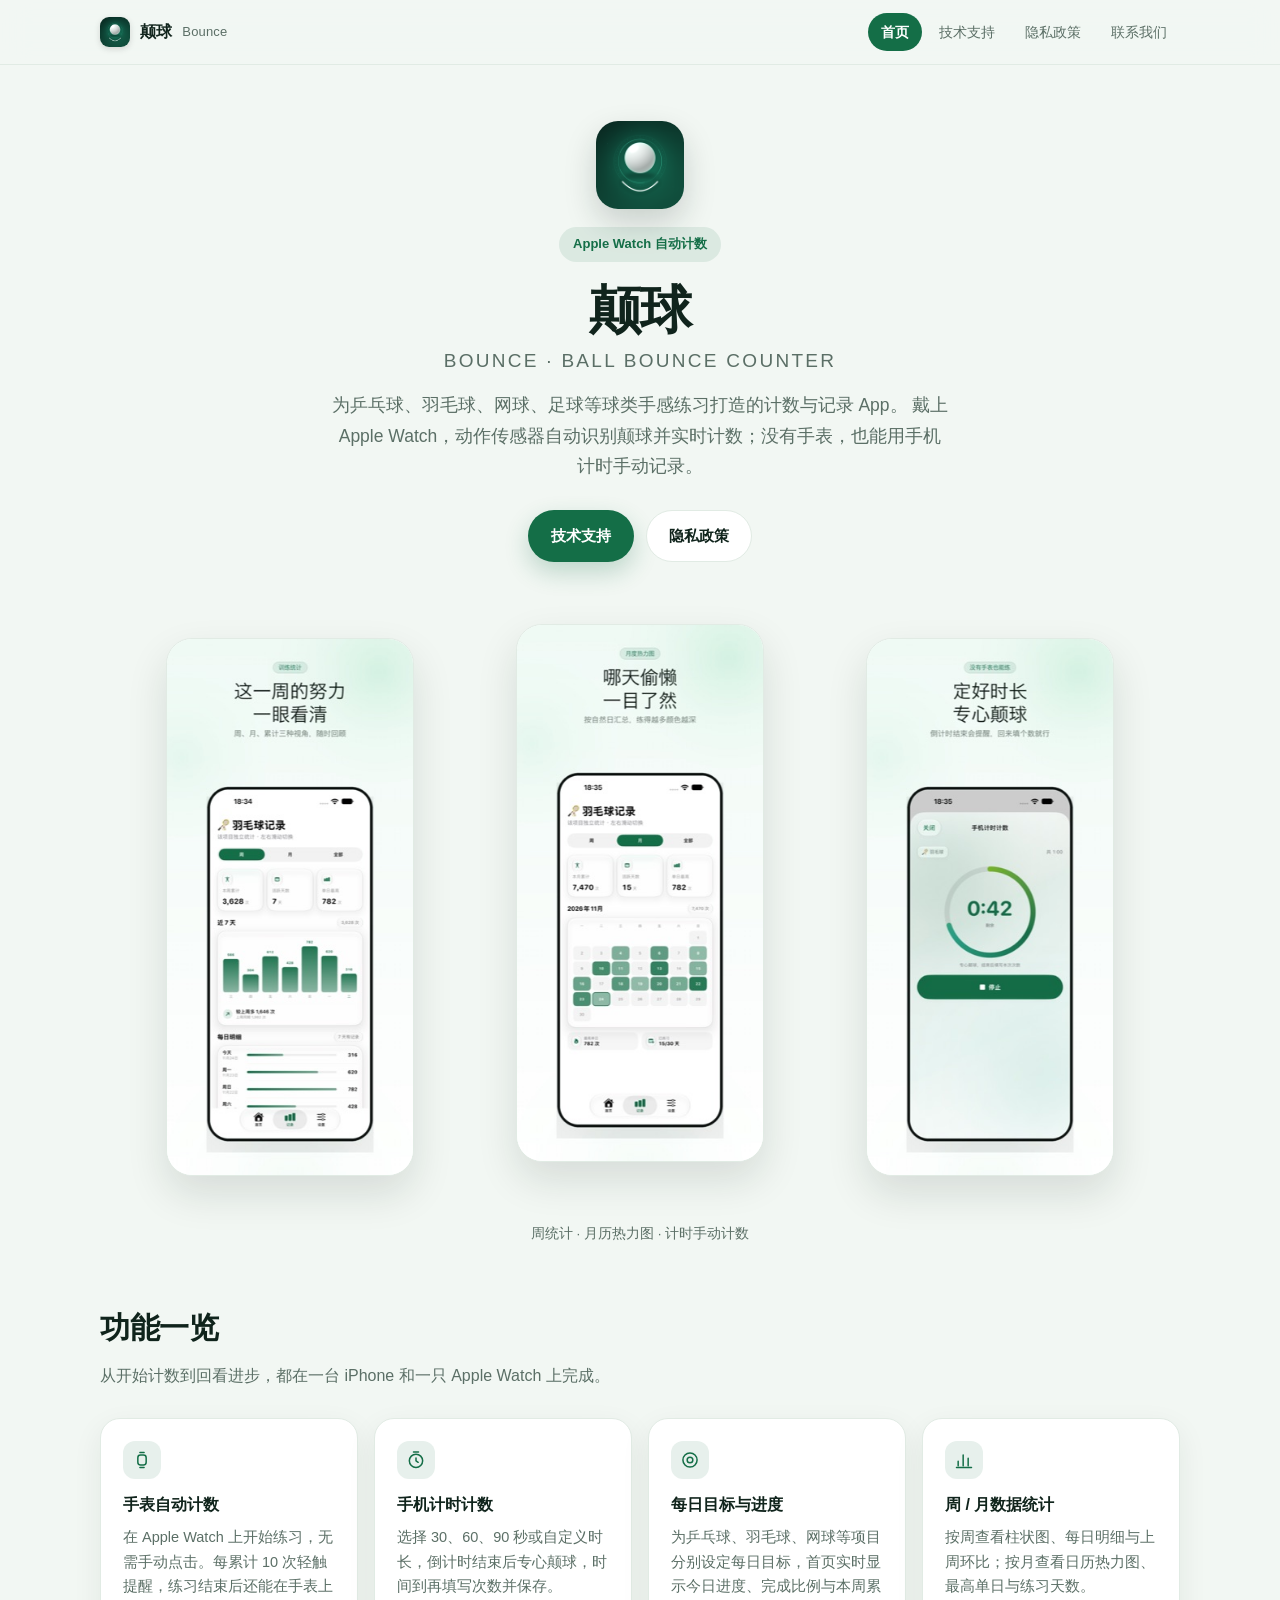
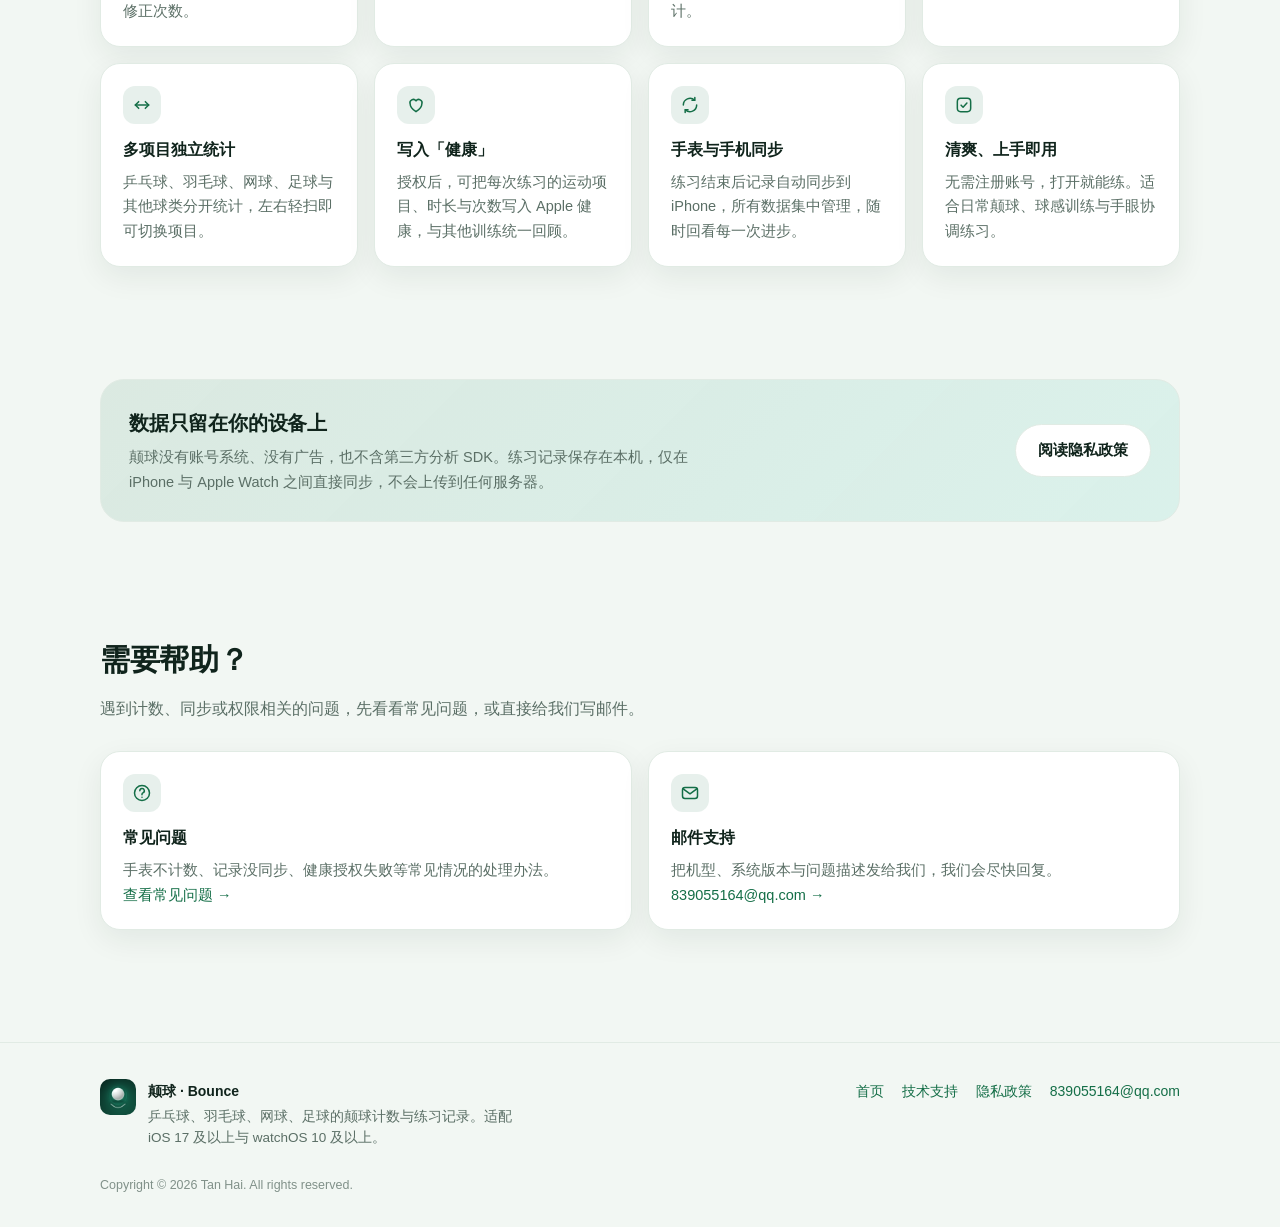
==== index.html @ 8b93d1ae "Add Bounce support and privacy site" ====
<!DOCTYPE html>
<html lang="zh-Hans">
<head>
<meta charset="utf-8">
<meta name="viewport" content="width=device-width, initial-scale=1">
<title>颠球 · Bounce — Apple Watch 自动计数的球类练习记录 App</title>
<meta name="description" content="颠球（Bounce）是一款为乒乓球、羽毛球、网球、足球等球类手感练习打造的计数与记录 App。Apple Watch 自动计数，手机计时手动记录，支持每日目标、周/月统计与写入「健康」。">
<meta name="theme-color" content="#146e47">
<link rel="icon" href="./assets/icon-192.png">
<link rel="apple-touch-icon" href="./assets/icon-192.png">
<link rel="stylesheet" href="./styles.css">
</head>
<body>

<header class="site-head">
  <div class="wrap">
    <a class="brand" href="./index.html">
      <img src="./assets/icon-192.png" alt="颠球 App 图标">
      <span>颠球</span><span class="en">Bounce</span>
    </a>
    <nav class="nav" aria-label="主导航">
      <a href="./index.html" aria-current="page">首页</a>
      <a href="./support.html">技术支持</a>
      <a href="./privacy.html">隐私政策</a>
      <a href="mailto:839055164@qq.com">联系我们</a>
    </nav>
  </div>
</header>

<main>
  <section class="hero wrap">
    <img class="icon" src="./assets/icon-192.png" alt="颠球 App 图标">
    <span class="pill">Apple Watch 自动计数</span>
    <h1>颠球<span>BOUNCE · BALL BOUNCE COUNTER</span></h1>
    <p class="lead">
      为乒乓球、羽毛球、网球、足球等球类手感练习打造的计数与记录 App。
      戴上 Apple Watch，动作传感器自动识别颠球并实时计数；没有手表，也能用手机计时手动记录。
    </p>
    <div class="hero-actions">
      <a class="btn btn-primary" href="./support.html">技术支持</a>
      <a class="btn btn-ghost" href="./privacy.html">隐私政策</a>
    </div>
  </section>

  <section class="wrap" aria-label="界面预览">
    <div class="shots">
      <figure class="shot"><img src="./assets/shot-week.jpg" alt="周统计界面：柱状图与每日明细" loading="lazy"></figure>
      <figure class="shot"><img src="./assets/shot-month.jpg" alt="月统计界面：日历热力图" loading="lazy"></figure>
      <figure class="shot"><img src="./assets/shot-manual.jpg" alt="手机计时手动计数界面" loading="lazy"></figure>
    </div>
    <p class="caption">周统计 · 月历热力图 · 计时手动计数</p>
  </section>

  <section class="section wrap">
    <h2>功能一览</h2>
    <p class="sub">从开始计数到回看进步，都在一台 iPhone 和一只 Apple Watch 上完成。</p>
    <div class="grid">
      <div class="card">
        <span class="ico"><svg viewBox="0 0 24 24" aria-hidden="true"><rect x="7" y="6" width="10" height="12" rx="3.2"/><path d="M9.5 3h5M9.5 21h5"/></svg></span>
        <h3>手表自动计数</h3>
        <p>在 Apple Watch 上开始练习，无需手动点击。每累计 10 次轻触提醒，练习结束后还能在手表上修正次数。</p>
      </div>
      <div class="card">
        <span class="ico"><svg viewBox="0 0 24 24" aria-hidden="true"><circle cx="12" cy="13" r="8"/><path d="M12 9.5V13l2.6 1.8M9 2.5h6"/></svg></span>
        <h3>手机计时计数</h3>
        <p>选择 30、60、90 秒或自定义时长，倒计时结束后专心颠球，时间到再填写次数并保存。</p>
      </div>
      <div class="card">
        <span class="ico"><svg viewBox="0 0 24 24" aria-hidden="true"><circle cx="12" cy="12" r="8.5"/><circle cx="12" cy="12" r="3.4"/></svg></span>
        <h3>每日目标与进度</h3>
        <p>为乒乓球、羽毛球、网球等项目分别设定每日目标，首页实时显示今日进度、完成比例与本周累计。</p>
      </div>
      <div class="card">
        <span class="ico"><svg viewBox="0 0 24 24" aria-hidden="true"><path d="M5 19v-5.5M11 19V6M17 19v-9M3 21h18"/></svg></span>
        <h3>周 / 月数据统计</h3>
        <p>按周查看柱状图、每日明细与上周环比；按月查看日历热力图、最高单日与练习天数。</p>
      </div>
      <div class="card">
        <span class="ico"><svg viewBox="0 0 24 24" aria-hidden="true"><path d="M4 12h16"/><path d="M8 8l-4 4 4 4M16 8l4 4-4 4"/></svg></span>
        <h3>多项目独立统计</h3>
        <p>乒乓球、羽毛球、网球、足球与其他球类分开统计，左右轻扫即可切换项目。</p>
      </div>
      <div class="card">
        <span class="ico"><svg viewBox="0 0 24 24" aria-hidden="true"><path d="M12 20s-7-4.6-7-9.3A4 4 0 0 1 12 7a4 4 0 0 1 7 3.7C19 15.4 12 20 12 20z"/></svg></span>
        <h3>写入「健康」</h3>
        <p>授权后，可把每次练习的运动项目、时长与次数写入 Apple 健康，与其他训练统一回顾。</p>
      </div>
      <div class="card">
        <span class="ico"><svg viewBox="0 0 24 24" aria-hidden="true"><path d="M20 12a8 8 0 0 1-13.6 5.7M4 12a8 8 0 0 1 13.6-5.7"/><path d="M17.8 3v3.4h-3.4M6.2 21v-3.4h3.4"/></svg></span>
        <h3>手表与手机同步</h3>
        <p>练习结束后记录自动同步到 iPhone，所有数据集中管理，随时回看每一次进步。</p>
      </div>
      <div class="card">
        <span class="ico"><svg viewBox="0 0 24 24" aria-hidden="true"><rect x="4" y="4" width="16" height="16" rx="4"/><path d="M8.5 12.2l2.4 2.4 4.6-5"/></svg></span>
        <h3>清爽、上手即用</h3>
        <p>无需注册账号，打开就能练。适合日常颠球、球感训练与手眼协调练习。</p>
      </div>
    </div>
  </section>

  <section class="section wrap">
    <div class="band">
      <div>
        <h2>数据只留在你的设备上</h2>
        <p>颠球没有账号系统、没有广告，也不含第三方分析 SDK。练习记录保存在本机，仅在 iPhone 与 Apple Watch 之间直接同步，不会上传到任何服务器。</p>
      </div>
      <a class="btn btn-ghost" href="./privacy.html">阅读隐私政策</a>
    </div>
  </section>

  <section class="section wrap">
    <h2>需要帮助？</h2>
    <p class="sub">遇到计数、同步或权限相关的问题，先看看常见问题，或直接给我们写邮件。</p>
    <div class="grid">
      <div class="card">
        <span class="ico"><svg viewBox="0 0 24 24" aria-hidden="true"><circle cx="12" cy="12" r="9"/><path d="M9.4 9.3a2.7 2.7 0 1 1 3.7 2.5c-.7.3-1.1 1-1.1 1.8v.4"/><path d="M12 17.2h.01"/></svg></span>
        <h3>常见问题</h3>
        <p>手表不计数、记录没同步、健康授权失败等常见情况的处理办法。<br><a href="./support.html#faq">查看常见问题 →</a></p>
      </div>
      <div class="card">
        <span class="ico"><svg viewBox="0 0 24 24" aria-hidden="true"><rect x="3" y="5.5" width="18" height="13" rx="3"/><path d="M3.8 7l8.2 6 8.2-6"/></svg></span>
        <h3>邮件支持</h3>
        <p>把机型、系统版本与问题描述发给我们，我们会尽快回复。<br><a href="mailto:839055164@qq.com">839055164@qq.com →</a></p>
      </div>
    </div>
  </section>
</main>

<footer>
  <div class="wrap">
    <div class="cols">
      <div class="who">
        <img src="./assets/icon-192.png" alt="">
        <div>
          <strong>颠球 · Bounce</strong>
          <p>乒乓球、羽毛球、网球、足球的颠球计数与练习记录。适配 iOS 17 及以上与 watchOS 10 及以上。</p>
        </div>
      </div>
      <nav aria-label="页脚导航">
        <a href="./index.html">首页</a>
        <a href="./support.html">技术支持</a>
        <a href="./privacy.html">隐私政策</a>
        <a href="mailto:839055164@qq.com">839055164@qq.com</a>
      </nav>
    </div>
    <p class="copy">Copyright © 2026 Tan Hai. All rights reserved.</p>
  </div>
</footer>

</body>
</html>
---- styles.css ----
/* 颠球 Bounce · GitHub Pages 共用样式
   配色取自 App（AppStyle.Palette）：墨绿 #146E47 / 薄荷 #2AC8B4 / 青柠 #75B32A */

:root {
  --green: #146e47;
  --green-strong: #0f5536;
  --mint: #2ac8b4;
  --lime: #75b32a;
  --bg: #f2f7f3;
  --card: #ffffff;
  --ink: #10241c;
  --text: #233a31;
  --muted: #5b6f66;
  --line: #e1ebe4;
  --tint: rgba(20, 110, 71, 0.1);
  --radius: 20px;
  --shadow: 0 10px 30px rgba(16, 36, 28, 0.07);
  --head-bg: rgba(242, 247, 243, 0.82);
}

@media (prefers-color-scheme: dark) {
  :root {
    --green: #38c98a;
    --green-strong: #5ad9a1;
    --bg: #0c1512;
    --card: #14201c;
    --ink: #eaf5ef;
    --text: #cfe0d7;
    --muted: #93a89e;
    --line: #22322c;
    --tint: rgba(56, 201, 138, 0.14);
    --shadow: 0 10px 30px rgba(0, 0, 0, 0.32);
    --head-bg: rgba(12, 21, 18, 0.78);
  }
}

* {
  box-sizing: border-box;
}

html {
  -webkit-text-size-adjust: 100%;
  scroll-behavior: smooth;
}

body {
  margin: 0;
  background: var(--bg);
  color: var(--ink);
  font-family: -apple-system, BlinkMacSystemFont, "SF Pro SC", "PingFang SC",
    "Hiragino Sans GB", "Microsoft YaHei", "Helvetica Neue", Arial, sans-serif;
  font-size: 16px;
  line-height: 1.75;
  -webkit-font-smoothing: antialiased;
}

a {
  color: var(--green);
  text-decoration: none;
}

a:hover {
  text-decoration: underline;
}

img {
  max-width: 100%;
}

.wrap {
  width: min(1080px, 92vw);
  margin: 0 auto;
}

/* ---------- 顶部导航 ---------- */

.site-head {
  position: sticky;
  top: 0;
  z-index: 20;
  background: var(--bg);
  background: var(--head-bg);
  -webkit-backdrop-filter: saturate(180%) blur(14px);
  backdrop-filter: saturate(180%) blur(14px);
  border-bottom: 1px solid var(--line);
}

.site-head .wrap {
  display: flex;
  align-items: center;
  justify-content: space-between;
  gap: 16px;
  min-height: 64px;
}

.brand {
  display: flex;
  align-items: center;
  gap: 10px;
  color: inherit;
  font-weight: 700;
  letter-spacing: 0.01em;
  flex-shrink: 0;
}

.brand:hover {
  text-decoration: none;
}

.brand img {
  width: 30px;
  height: 30px;
  border-radius: 9px;
  box-shadow: 0 2px 6px rgba(0, 0, 0, 0.14);
}

.brand .en {
  color: var(--muted);
  font-weight: 500;
  font-size: 13px;
}

.nav {
  display: flex;
  gap: 4px;
  flex-wrap: wrap;
  justify-content: flex-end;
}

.nav a {
  padding: 7px 13px;
  border-radius: 999px;
  font-size: 14px;
  color: var(--muted);
  white-space: nowrap;
}

.nav a:hover {
  background: var(--card);
  color: var(--ink);
  text-decoration: none;
}

.nav a[aria-current="page"] {
  background: var(--green);
  color: #fff;
  font-weight: 600;
}

@media (prefers-color-scheme: dark) {
  .nav a[aria-current="page"] {
    color: #08120e;
  }
}

/* ---------- 首页 Hero ---------- */

.hero {
  padding: 56px 0 12px;
  text-align: center;
}

.hero .icon {
  width: 88px;
  height: 88px;
  border-radius: 22px;
  box-shadow: 0 14px 32px rgba(16, 36, 28, 0.18);
  margin: 0 auto 18px;
  display: block;
}

.pill {
  display: inline-flex;
  align-items: center;
  gap: 8px;
  background: var(--tint);
  color: var(--green);
  border-radius: 999px;
  padding: 6px 14px;
  font-size: 13px;
  font-weight: 600;
}

.hero h1 {
  margin: 18px 0 0;
  font-size: clamp(32px, 6vw, 52px);
  line-height: 1.16;
  letter-spacing: -0.02em;
}

.hero h1 span {
  display: block;
  font-size: clamp(15px, 2.6vw, 19px);
  font-weight: 500;
  color: var(--muted);
  letter-spacing: 0.12em;
  margin-top: 10px;
}

.hero .lead {
  margin: 18px auto 0;
  max-width: 620px;
  color: var(--muted);
  font-size: clamp(15px, 2.4vw, 17.5px);
}

.hero-actions {
  display: flex;
  gap: 12px;
  justify-content: center;
  flex-wrap: wrap;
  margin-top: 28px;
}

.btn {
  display: inline-flex;
  align-items: center;
  gap: 8px;
  padding: 12px 22px;
  border-radius: 999px;
  border: 1px solid transparent;
  font-size: 15px;
  font-weight: 600;
  transition: transform 0.15s ease, box-shadow 0.15s ease;
}

.btn:hover {
  text-decoration: none;
  transform: translateY(-1px);
}

.btn-primary {
  background: var(--green);
  color: #ffffff;
  box-shadow: 0 10px 24px rgba(20, 110, 71, 0.24);
}

.btn-ghost {
  background: var(--card);
  color: var(--ink);
  border-color: var(--line);
}

@media (prefers-color-scheme: dark) {
  .btn-primary {
    color: #08120e;
  }
}

/* ---------- 截图 ---------- */

.shots {
  display: flex;
  gap: 22px;
  justify-content: center;
  align-items: flex-start;
  padding: 48px 0 4px;
  flex-wrap: wrap;
}

.shot {
  width: min(248px, 74vw);
  border-radius: 26px;
  overflow: hidden;
  background: var(--card);
  border: 1px solid var(--line);
  box-shadow: 0 18px 40px rgba(16, 36, 28, 0.12);
}

.shot img {
  display: block;
  width: 100%;
  height: auto;
}

@media (min-width: 720px) {
  .shot:nth-child(2) {
    transform: translateY(-14px);
  }
}

.caption {
  margin: 26px auto 0;
  text-align: center;
  color: var(--muted);
  font-size: 13.5px;
}

/* ---------- 通用区块 ---------- */

.section {
  padding: 56px 0;
}

.section h2 {
  margin: 0 0 8px;
  font-size: clamp(22px, 3.6vw, 30px);
  letter-spacing: -0.01em;
}

.section .sub {
  margin: 0 0 28px;
  color: var(--muted);
  max-width: 640px;
}

.grid {
  display: grid;
  grid-template-columns: repeat(auto-fit, minmax(250px, 1fr));
  gap: 16px;
}

.card {
  background: var(--card);
  border: 1px solid var(--line);
  border-radius: var(--radius);
  padding: 22px;
  box-shadow: var(--shadow);
}

.card h3 {
  margin: 12px 0 6px;
  font-size: 16px;
}

.card p {
  margin: 0;
  color: var(--muted);
  font-size: 14.5px;
  line-height: 1.7;
}

.ico {
  width: 38px;
  height: 38px;
  border-radius: 12px;
  display: grid;
  place-items: center;
  background: var(--tint);
  color: var(--green);
}

.ico svg {
  width: 20px;
  height: 20px;
  fill: none;
  stroke: currentColor;
  stroke-width: 1.8;
  stroke-linecap: round;
  stroke-linejoin: round;
}

.band {
  display: flex;
  align-items: center;
  justify-content: space-between;
  gap: 20px;
  flex-wrap: wrap;
  padding: 26px 28px;
  border: 1px solid var(--line);
  border-radius: 24px;
  background: linear-gradient(135deg, var(--tint), rgba(42, 200, 180, 0.12));
}

.band h2 {
  margin: 0 0 4px;
  font-size: 20px;
}

.band p {
  margin: 0;
  color: var(--muted);
  font-size: 14.5px;
  max-width: 560px;
}

/* ---------- 正文页（技术支持 / 隐私政策） ---------- */

.article {
  max-width: 800px;
  margin: 0 auto;
  padding: 48px 0 8px;
}

.article h1 {
  margin: 0 0 10px;
  font-size: clamp(26px, 4.6vw, 38px);
  letter-spacing: -0.02em;
  line-height: 1.24;
}

.meta {
  margin: 0 0 30px;
  color: var(--muted);
  font-size: 13.5px;
}

.article h2 {
  font-size: 19px;
  margin: 38px 0 10px;
  letter-spacing: 0;
}

.article h3 {
  font-size: 15.5px;
  margin: 22px 0 6px;
}

.article p,
.article li,
.article td {
  color: var(--text);
  font-size: 15.5px;
}

.article ul,
.article ol {
  padding-left: 22px;
  margin: 10px 0;
}

.article li {
  margin: 6px 0;
}

.article strong {
  color: var(--ink);
}

.callout {
  margin: 24px 0;
  padding: 16px 18px;
  background: var(--card);
  border: 1px solid var(--line);
  border-left: 4px solid var(--green);
  border-radius: 14px;
  box-shadow: var(--shadow);
  color: var(--muted);
  font-size: 15px;
}

.callout p {
  margin: 0;
  color: var(--muted);
}

table {
  width: 100%;
  border-collapse: collapse;
  margin: 18px 0;
  background: var(--card);
  border: 1px solid var(--line);
  border-radius: 14px;
  overflow: hidden;
  font-size: 14.5px;
}

th,
td {
  padding: 12px 14px;
  border-bottom: 1px solid var(--line);
  text-align: left;
  vertical-align: top;
}

th {
  background: var(--tint);
  color: var(--ink);
  font-size: 13.5px;
  font-weight: 600;
  white-space: nowrap;
}

tr:last-child td {
  border-bottom: 0;
}

/* ---------- FAQ ---------- */

details.faq {
  background: var(--card);
  border: 1px solid var(--line);
  border-radius: 16px;
  padding: 0 18px;
  margin: 10px 0;
  box-shadow: var(--shadow);
}

details.faq summary {
  display: flex;
  align-items: center;
  justify-content: space-between;
  gap: 14px;
  padding: 15px 0;
  cursor: pointer;
  font-weight: 600;
  font-size: 15.5px;
  list-style: none;
}

details.faq summary::-webkit-details-marker {
  display: none;
}

details.faq summary::after {
  content: "+";
  color: var(--green);
  font-size: 20px;
  line-height: 1;
  transition: transform 0.2s ease;
}

details.faq[open] summary::after {
  transform: rotate(45deg);
}

details.faq .faq-body {
  padding: 0 0 16px;
  color: var(--muted);
  font-size: 15px;
}

details.faq .faq-body p {
  margin: 8px 0;
  color: var(--muted);
}

details.faq .faq-body ul {
  margin: 8px 0;
  padding-left: 20px;
}

details.faq .faq-body li {
  color: var(--muted);
  margin: 4px 0;
  font-size: 15px;
}

/* ---------- 联系卡片 ---------- */

.contact {
  display: grid;
  grid-template-columns: repeat(auto-fit, minmax(230px, 1fr));
  gap: 14px;
  margin: 22px 0 8px;
}

.contact .card p {
  margin: 4px 0 0;
}

.contact .label {
  color: var(--muted);
  font-size: 12.5px;
  letter-spacing: 0.06em;
  text-transform: uppercase;
}

.contact a.value {
  font-weight: 600;
  word-break: break-all;
}

/* ---------- 中英分隔 ---------- */

.rule {
  height: 1px;
  border: 0;
  background: var(--line);
  margin: 48px 0 8px;
}

.rule-note {
  margin: 18px 0 0;
  color: var(--muted);
  font-size: 13px;
  letter-spacing: 0.08em;
  text-transform: uppercase;
}

/* ---------- 页脚 ---------- */

footer {
  margin-top: 56px;
  padding: 36px 0 30px;
  border-top: 1px solid var(--line);
  color: var(--muted);
  font-size: 14px;
}

footer .cols {
  display: flex;
  justify-content: space-between;
  gap: 28px;
  flex-wrap: wrap;
}

footer .who {
  display: flex;
  gap: 12px;
  align-items: flex-start;
  max-width: 420px;
}

footer .who img {
  width: 36px;
  height: 36px;
  border-radius: 10px;
  flex-shrink: 0;
}

footer .who strong {
  color: var(--ink);
}

footer .who p {
  margin: 2px 0 0;
  font-size: 13.5px;
  line-height: 1.6;
}

footer nav {
  display: flex;
  gap: 18px;
  flex-wrap: wrap;
  align-content: flex-start;
}

.copy {
  margin: 26px 0 0;
  font-size: 12.5px;
  opacity: 0.75;
}

@media (max-width: 520px) {
  .site-head .wrap {
    min-height: 58px;
  }

  .brand .en {
    display: none;
  }

  .nav a {
    padding: 6px 10px;
    font-size: 13px;
  }

  .hero {
    padding-top: 40px;
  }

  .section {
    padding: 42px 0;
  }

  .shots {
    gap: 16px;
    padding-top: 36px;
  }
}
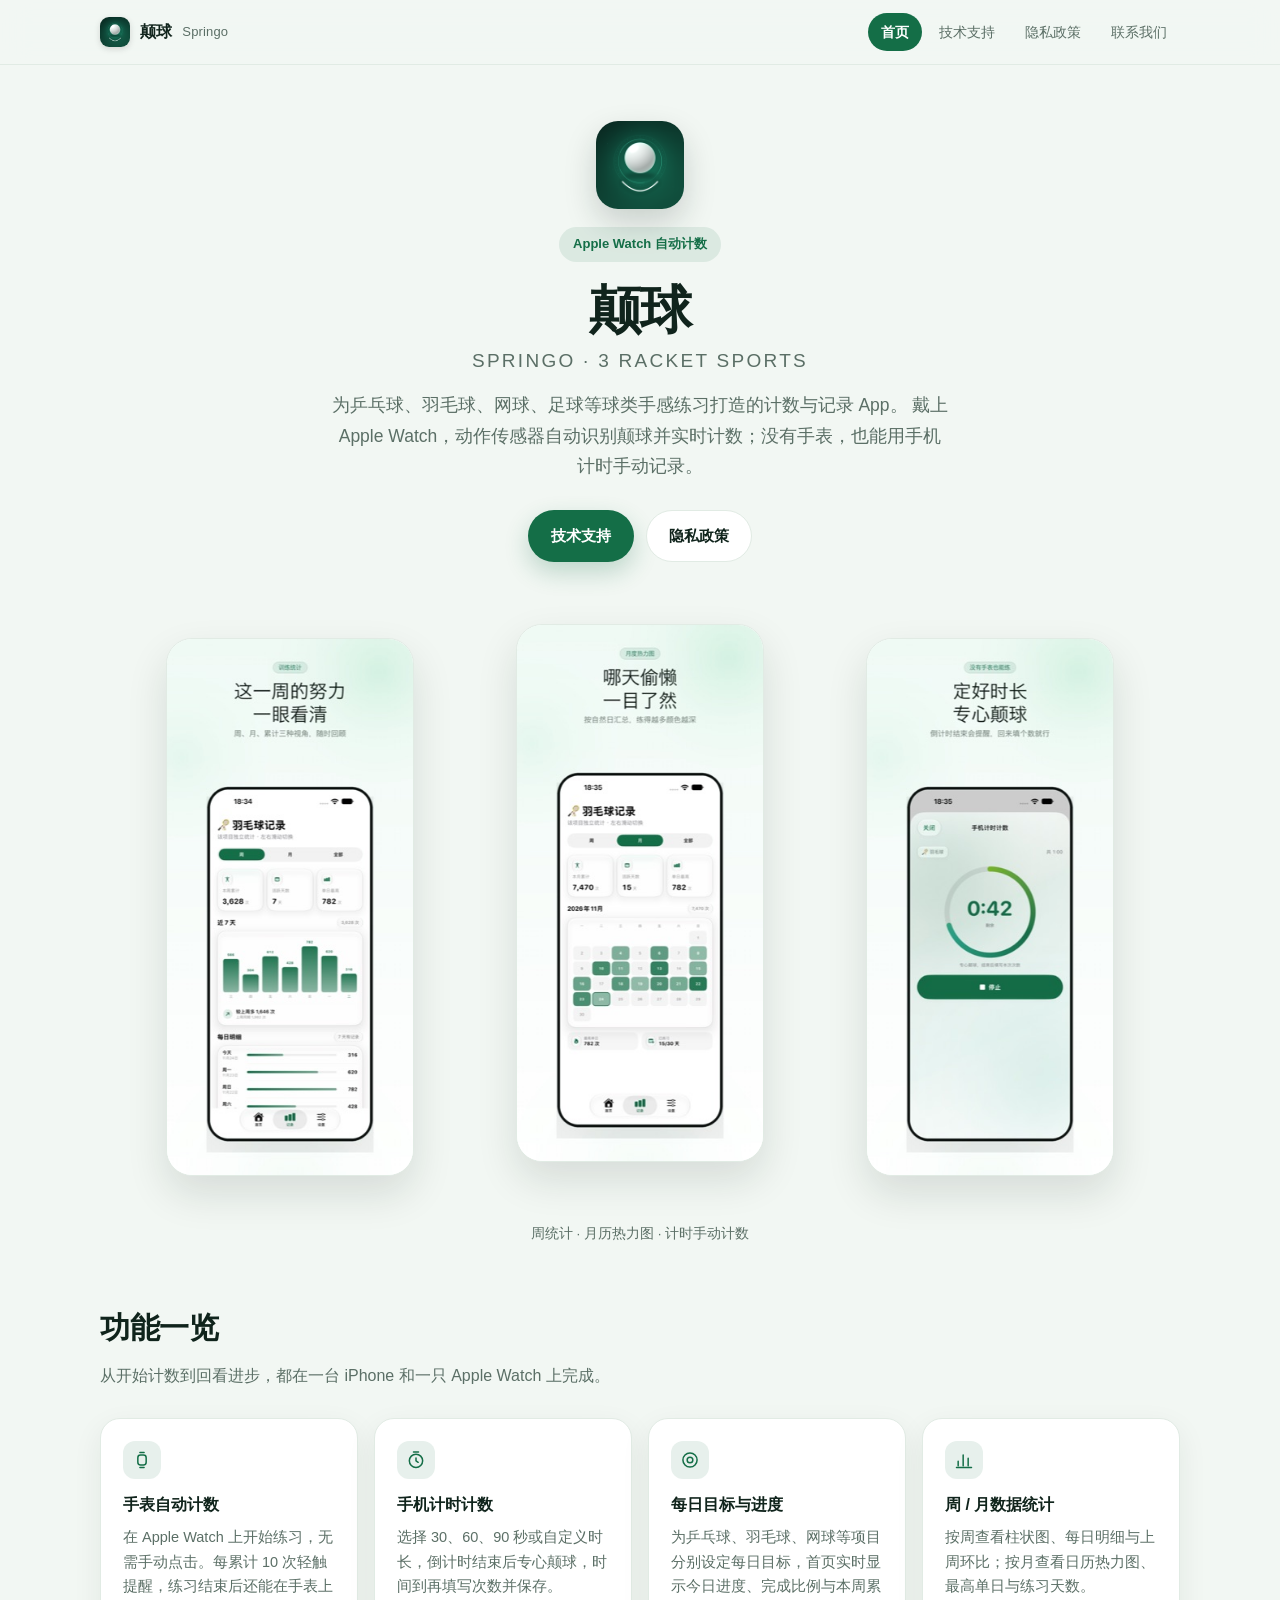
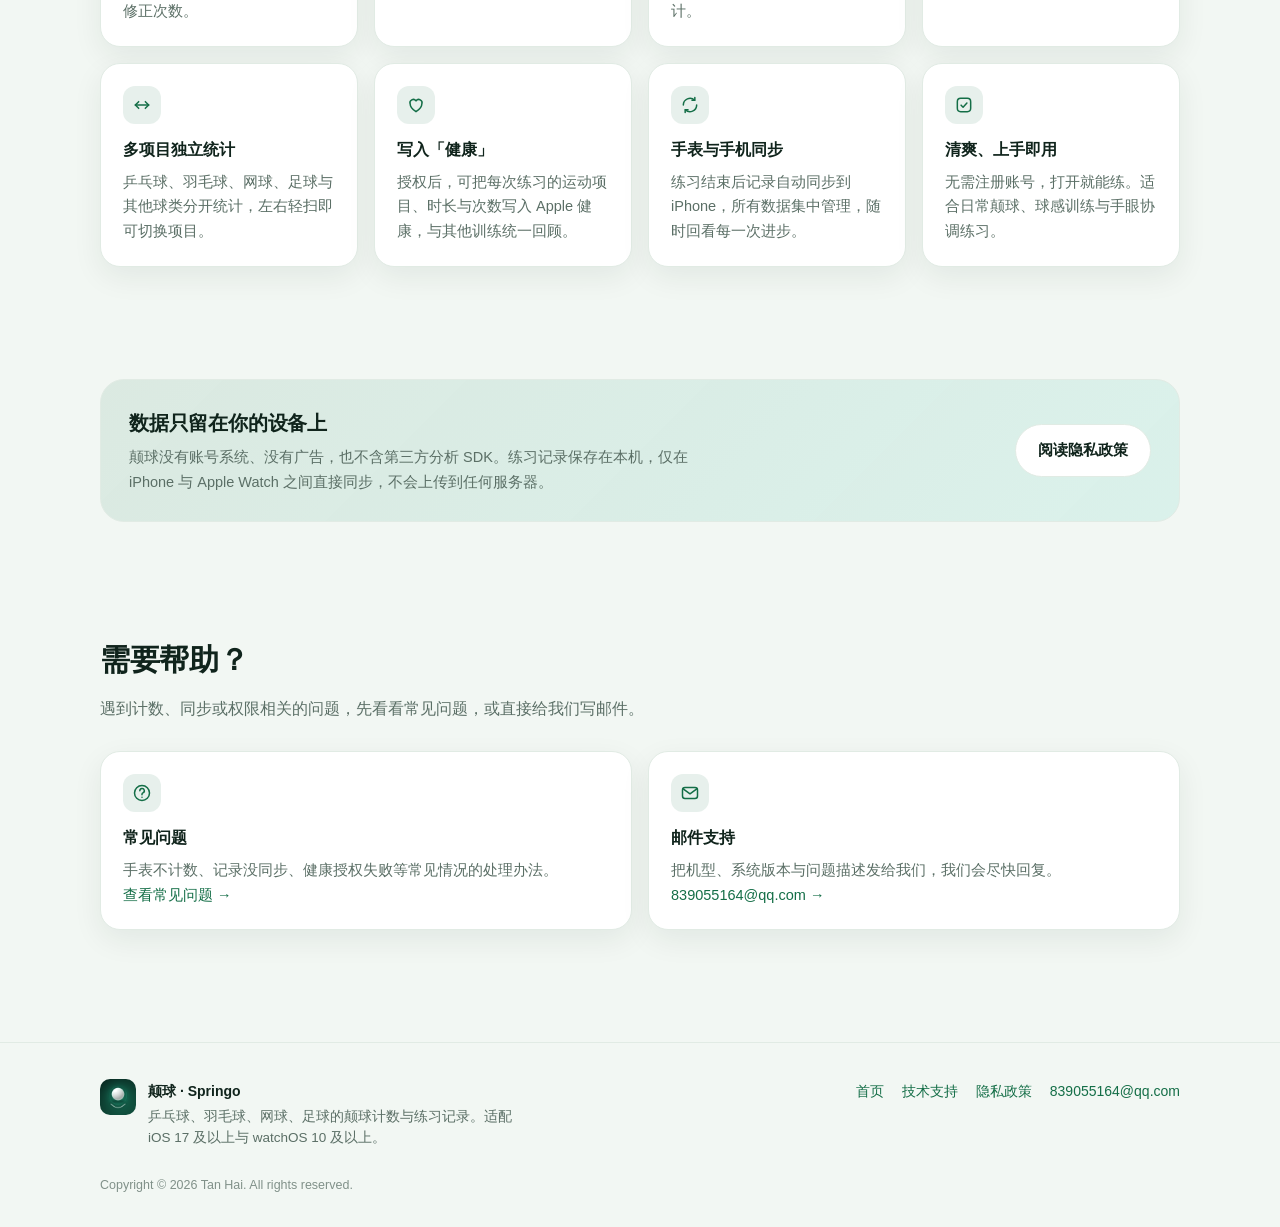
==== commit 332883dc: "Update privacy policy and site to Springo naming" ====
--- a/index.html
+++ b/index.html
@@ -3,8 +3,8 @@
 <head>
 <meta charset="utf-8">
 <meta name="viewport" content="width=device-width, initial-scale=1">
-<title>颠球 · Bounce — Apple Watch 自动计数的球类练习记录 App</title>
-<meta name="description" content="颠球（Bounce）是一款为乒乓球、羽毛球、网球、足球等球类手感练习打造的计数与记录 App。Apple Watch 自动计数，手机计时手动记录，支持每日目标、周/月统计与写入「健康」。">
+<title>颠球 · Springo — Apple Watch 自动计数的球类练习记录 App</title>
+<meta name="description" content="颠球（Springo）是一款为乒乓球、羽毛球、网球、足球等球类手感练习打造的计数与记录 App。Apple Watch 自动计数，手机计时手动记录，支持每日目标、周/月统计与写入「健康」。">
 <meta name="theme-color" content="#146e47">
 <link rel="icon" href="./assets/icon-192.png">
 <link rel="apple-touch-icon" href="./assets/icon-192.png">
@@ -16,7 +16,7 @@
   <div class="wrap">
     <a class="brand" href="./index.html">
       <img src="./assets/icon-192.png" alt="颠球 App 图标">
-      <span>颠球</span><span class="en">Bounce</span>
+      <span>颠球</span><span class="en">Springo</span>
     </a>
     <nav class="nav" aria-label="主导航">
       <a href="./index.html" aria-current="page">首页</a>
@@ -31,7 +31,7 @@
   <section class="hero wrap">
     <img class="icon" src="./assets/icon-192.png" alt="颠球 App 图标">
     <span class="pill">Apple Watch 自动计数</span>
-    <h1>颠球<span>BOUNCE · BALL BOUNCE COUNTER</span></h1>
+    <h1>颠球<span>SPRINGO · 3 RACKET SPORTS</span></h1>
     <p class="lead">
       为乒乓球、羽毛球、网球、足球等球类手感练习打造的计数与记录 App。
       戴上 Apple Watch，动作传感器自动识别颠球并实时计数；没有手表，也能用手机计时手动记录。
@@ -132,7 +132,7 @@
       <div class="who">
         <img src="./assets/icon-192.png" alt="">
         <div>
-          <strong>颠球 · Bounce</strong>
+          <strong>颠球 · Springo</strong>
           <p>乒乓球、羽毛球、网球、足球的颠球计数与练习记录。适配 iOS 17 及以上与 watchOS 10 及以上。</p>
         </div>
       </div>
--- a/styles.css
+++ b/styles.css
@@ -1,4 +1,4 @@
-/* 颠球 Bounce · GitHub Pages 共用样式
+/* 颠球 Springo · GitHub Pages 共用样式
    配色取自 App（AppStyle.Palette）：墨绿 #146E47 / 薄荷 #2AC8B4 / 青柠 #75B32A */
 
 :root {
